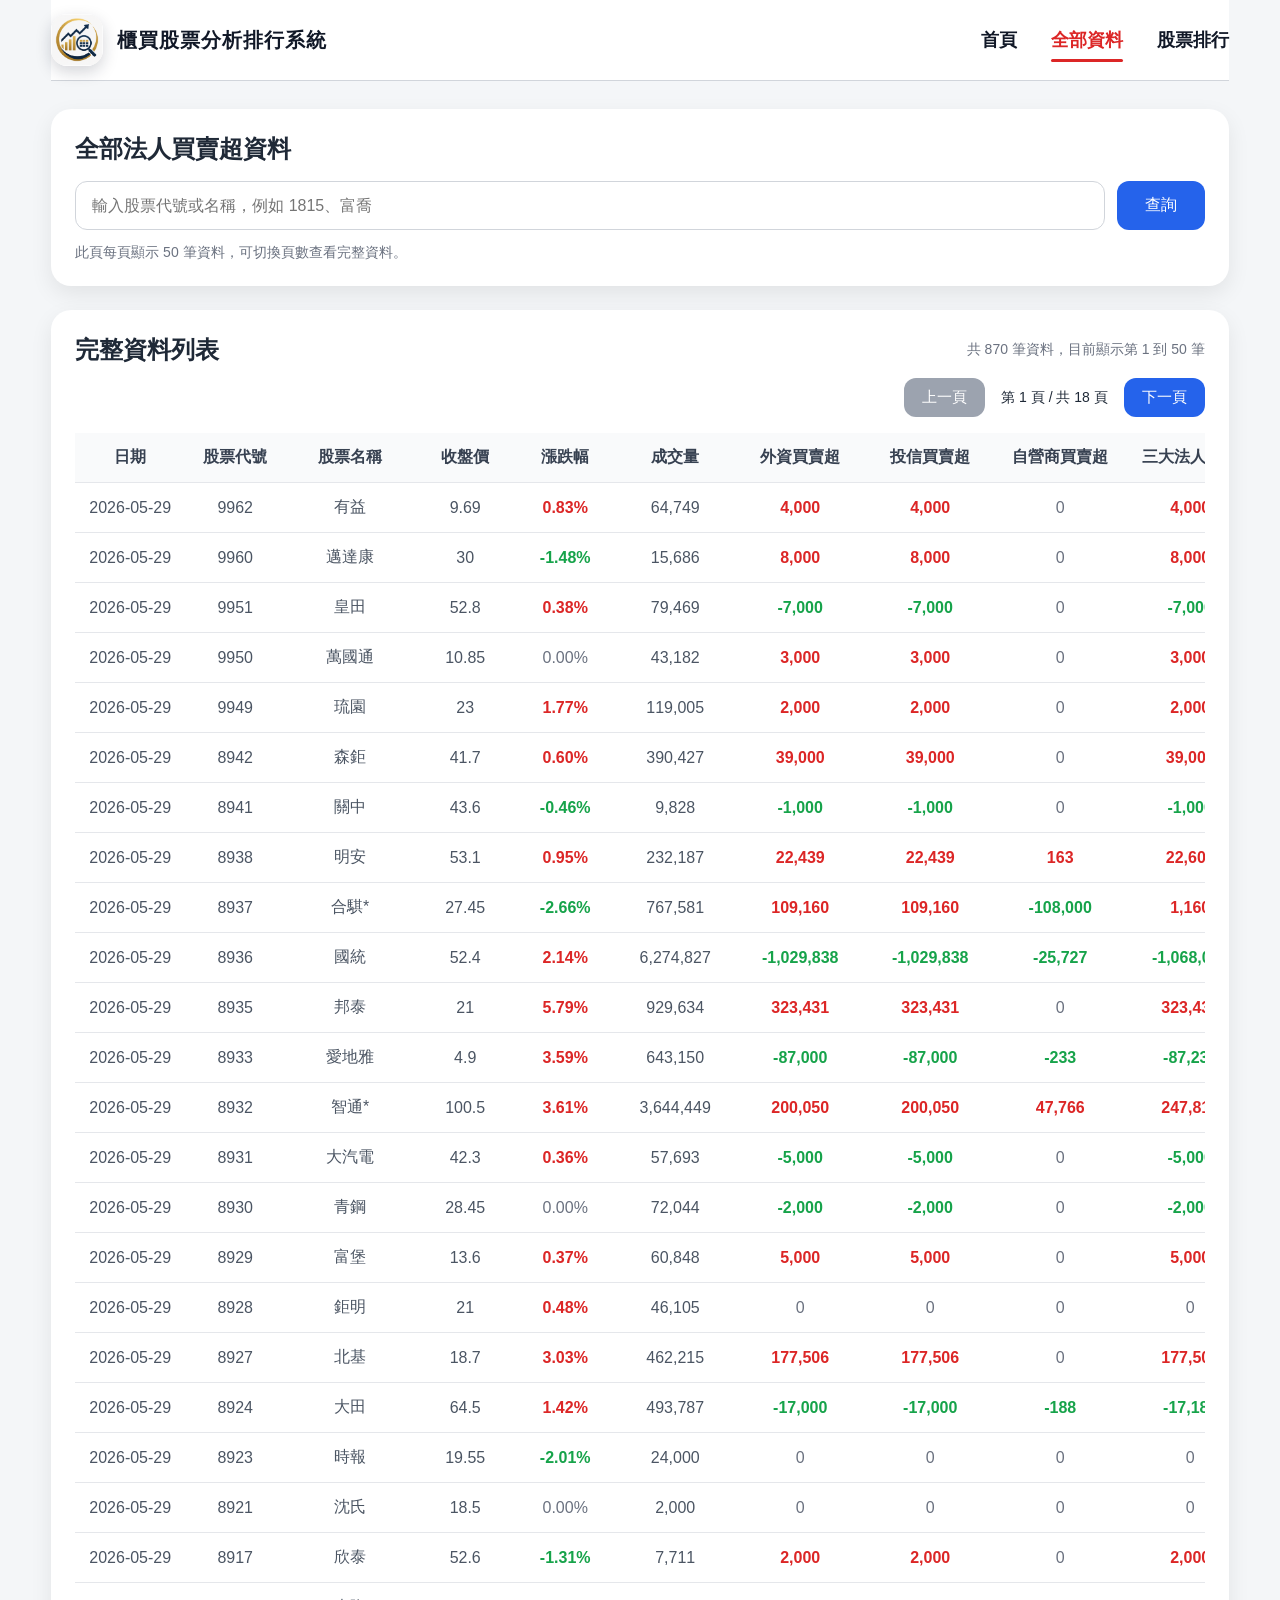
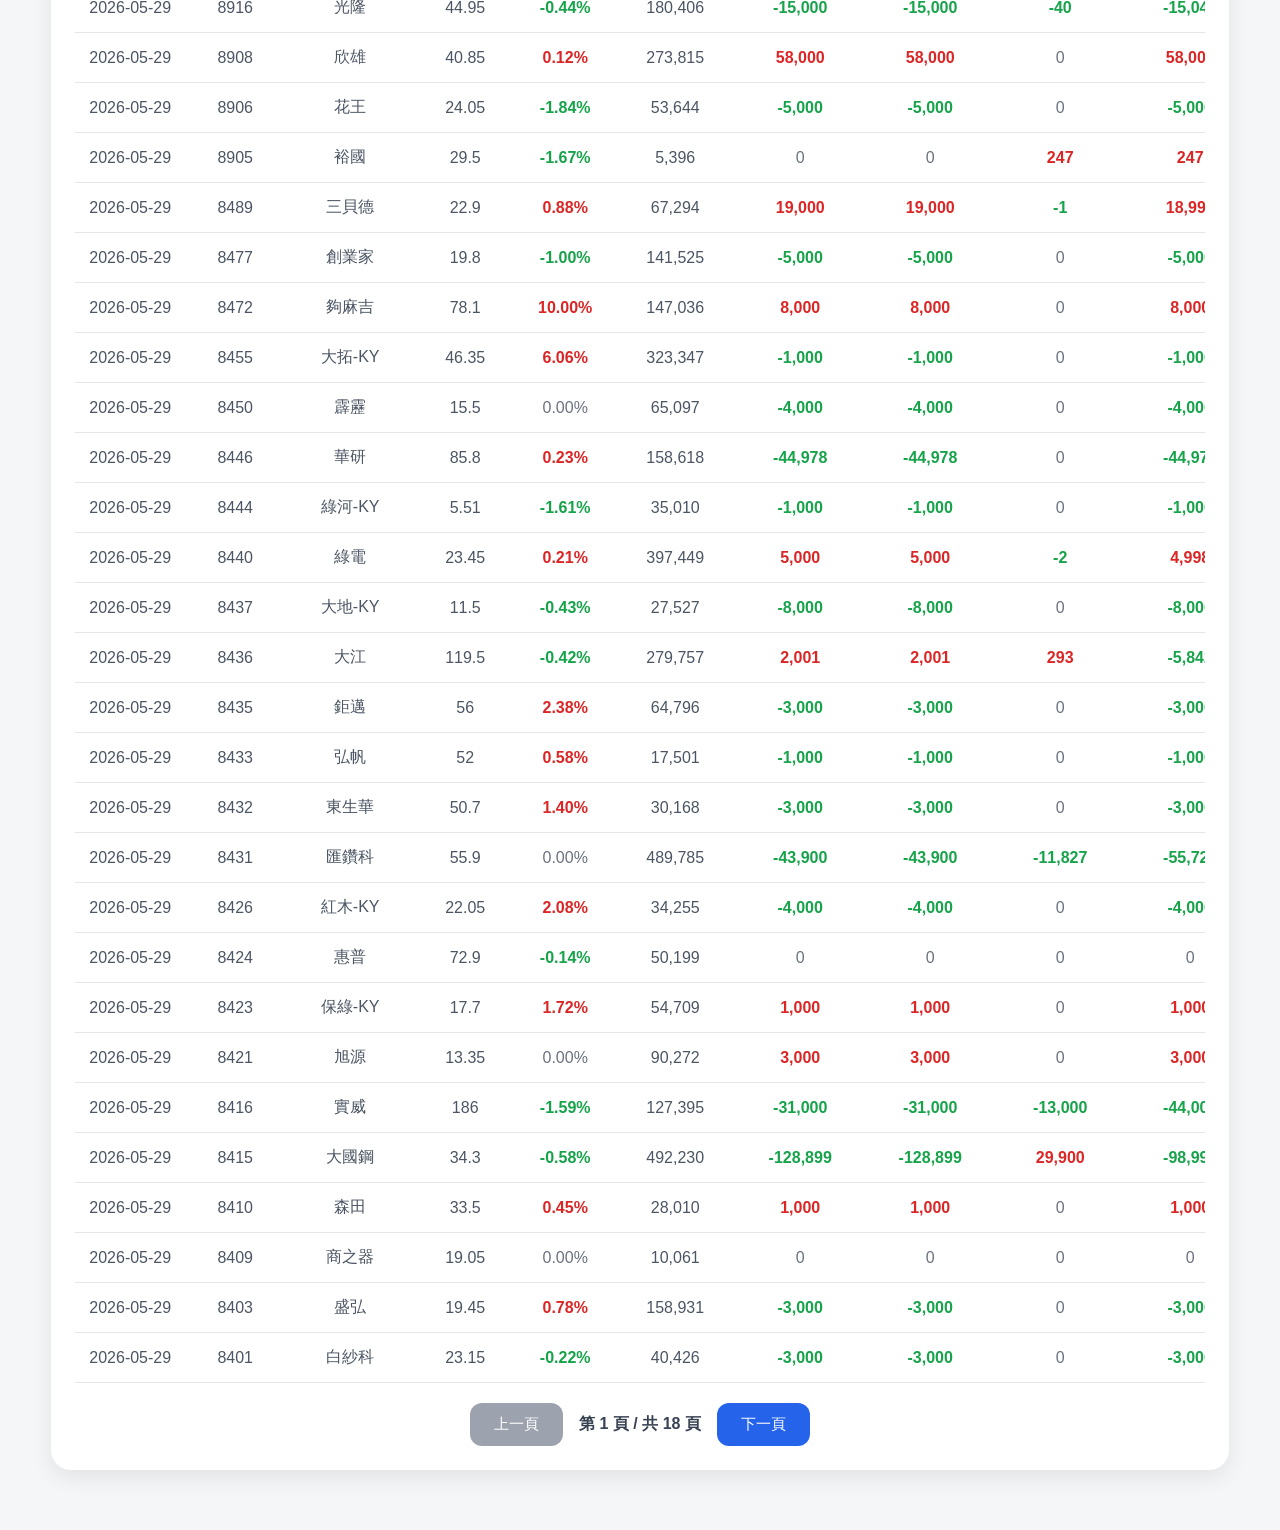
==== all.html @ f884b664 "新增股票排行榜頁面" ====
<!DOCTYPE html>
<html lang="zh-Hant">
<head>
    <meta charset="UTF-8">
    <meta name="viewport" content="width=device-width, initial-scale=1.0">
    <title>全部法人買賣超資料</title>
    <link rel="stylesheet" href="style.css">
</head>
<body>

    <div class="page">

        <header class="site-header">
            <div class="main-nav">
                <div class="brand">
                    <img class="site-logo" src="assets/logo.png" alt="櫃買市場資料查詢系統圖標">

                    <div class="brand-text">
                        <h1>櫃買股票分析排行系統</h1>
                    </div>
                </div>

                <nav class="nav-links">
                    <a href="index.html">首頁</a>
                    <a href="all.html" class="active">全部資料</a>
                    <a href="ranking.html">股票排行</a>
                        </nav>
            </div>
        </header>

        <section class="search-card">
            <h2>全部法人買賣超資料</h2>

            <div class="search-box">
                <input 
                    type="text" 
                    id="keywordInput" 
                    placeholder="輸入股票代號或名稱，例如 1815、富喬"
                >

                <button id="searchBtn" type="button">查詢</button>
            </div>

            <p class="hint">
                此頁每頁顯示 50 筆資料，可切換頁數查看完整資料。
            </p>
        </section>

        <section class="table-card">
            <div class="table-title-row">
                <h2 id="tableTitle">完整資料列表</h2>
                <p id="displayNote">資料載入中...</p>
            </div>

            <div class="pagination top-pagination">
                <button id="topPrevBtn" type="button">上一頁</button>
                <span id="topPageInfo">第 1 頁</span>
                <button id="topNextBtn" type="button">下一頁</button>
            </div>

            <div class="table-wrapper">
                <table>
                    <thead>
                        <tr>
                            <th>日期</th>
                            <th>股票代號</th>
                            <th>股票名稱</th>
                            <th>收盤價</th>
                            <th>漲跌幅</th>
                            <th>成交量</th>
                            <th>外資買賣超</th>
                            <th>投信買賣超</th>
                            <th>自營商買賣超</th>
                            <th>三大法人合計</th>
                            <th>法人/成交量</th>
                            <th>法人/發行股數</th>
                        </tr>
                    </thead>

                    <tbody id="dataTable">
                        <tr>
                            <td colspan="12">資料載入中...</td>
                        </tr>
                    </tbody>
                </table>
            </div>

            <div class="pagination">
                <button id="prevBtn" type="button">上一頁</button>
                <span id="pageInfo">第 1 頁</span>
                <button id="nextBtn" type="button">下一頁</button>
            </div>
        </section>

    </div>

    <script src="all.js"></script>
</body>
</html>
---- style.css ----
* {
    box-sizing: border-box;
}

body {
    margin: 0;
    font-family: "Microsoft JhengHei", Arial, sans-serif;
    background: #f4f6f8;
    color: #1f2937;
}

.page {
    width: min(1200px, 92%);
    margin: 0 auto;
    padding: 0 0 60px;
}

/* 頁首：仿櫃買中心風格 */
.site-header {
    background: #ffffff;
    border-bottom: 1px solid #d1d5db;
    margin-bottom: 28px;
}

/* 右上角語言列 */
.top-lang {
    display: flex;
    justify-content: flex-end;
    align-items: center;
    gap: 10px;
    height: 34px;
    font-size: 14px;
    color: #111827;
}

.top-lang a {
    color: #111827;
    text-decoration: none;
}

.top-lang a:hover {
    color: #b91c1c;
}

/* 主導覽列 */
.main-nav {
    display: flex;
    justify-content: space-between;
    align-items: center;
    min-height: 78px;
}

/* 左側品牌區 */
.site-logo {
    width: 52px;
    height: 52px;
    border-radius: 16px;
    object-fit: cover;
    box-shadow: 0 6px 16px rgba(15, 23, 42, 0.18);
    display: block;
}

.brand {
    display: flex;
    align-items: center;
    gap: 14px;
}

.brand-text h1 {
    margin: 0;
    font-size: 20px;
    letter-spacing: 1px;
    color: #111827;
}

.brand-text p {
    display: none;
}

/* 右側選單 */
.nav-links {
    display: flex;
    align-items: center;
    gap: 34px;
    padding-left: 28px;
}

.nav-links a {
    position: relative;
    color: #111827;
    text-decoration: none;
    font-size: 18px;
    font-weight: 600;
    padding: 28px 0;
}

.nav-links a:hover {
    color: #b91c1c;
}

/* 目前選中的項目 */
.nav-links a.active {
    color: #dc2626;
}

.nav-links a.active::after {
    content: "";
    position: absolute;
    left: 0;
    right: 0;
    bottom: 18px;
    height: 3px;
    background: #dc2626;
    border-radius: 999px;
}

/* 查詢區 */
.search-card {
    background: white;
    padding: 24px;
    border-radius: 20px;
    margin-bottom: 24px;
    box-shadow: 0 8px 22px rgba(0, 0, 0, 0.08);
}

.search-card h2 {
    margin-top: 0;
    margin-bottom: 16px;
}

.search-box {
    display: flex;
    gap: 12px;
}

.search-box select,
.search-box input {
    padding: 14px 16px;
    border: 1px solid #d1d5db;
    border-radius: 12px;
    font-size: 16px;
    background: white;
}

.search-box select {
    width: 180px;
}

.search-box input {
    flex: 1;
}

.search-box select:focus,
.search-box input:focus {
    outline: none;
    border-color: #2563eb;
}

.search-box button {
    padding: 14px 28px;
    border: none;
    border-radius: 12px;
    background: #2563eb;
    color: white;
    font-size: 16px;
    cursor: pointer;
}

.search-box button:hover {
    background: #1d4ed8;
}

.hint {
    color: #6b7280;
    font-size: 14px;
    margin-bottom: 0;
}

/* 統計卡片 */
.stats-grid {
    display: grid;
    grid-template-columns: repeat(4, 1fr);
    gap: 18px;
    margin-bottom: 24px;
}

.stat-card {
    background: white;
    padding: 24px;
    border-radius: 20px;
    box-shadow: 0 8px 22px rgba(0, 0, 0, 0.08);
}

.stat-card h3 {
    margin: 0 0 12px;
    color: #6b7280;
    font-size: 16px;
}

.stat-card p {
    margin: 0;
    font-size: 30px;
    font-weight: bold;
    color: #111827;
}

/* 系統說明 */
.strategy-card {
    background: white;
    padding: 24px;
    border-radius: 20px;
    margin-bottom: 24px;
    box-shadow: 0 8px 22px rgba(0, 0, 0, 0.08);
}

.strategy-card h2 {
    margin-top: 0;
}

.strategy-card p {
    line-height: 1.8;
    color: #4b5563;
}

/* 表格區 */
.table-card {
    background: white;
    padding: 24px;
    border-radius: 20px;
    box-shadow: 0 8px 22px rgba(0, 0, 0, 0.08);
}

.table-title-row {
    display: flex;
    justify-content: space-between;
    align-items: center;
    gap: 16px;
    margin-bottom: 12px;
}

.table-title-row h2 {
    margin: 0;
}

.table-title-row p {
    margin: 0;
    color: #6b7280;
    font-size: 14px;
}

.table-wrapper {
    width: 100%;
    overflow-x: auto;
}

table {
    width: 100%;
    min-width: 1250px;
    border-collapse: collapse;
    table-layout: fixed;
}

th, td {
    padding: 14px 12px;
    border-bottom: 1px solid #e5e7eb;
    text-align: center;
    white-space: nowrap;
}

th {
    background: #f9fafb;
    color: #374151;
    font-weight: 700;
}

td {
    color: #4b5563;
}

/* 漲跌顏色：台股紅漲綠跌 */
.positive {
    color: #dc2626;
    font-weight: bold;
}

.negative {
    color: #16a34a;
    font-weight: bold;
}

.neutral {
    color: #6b7280;
}

/* 手機版 */
@media (max-width: 768px) {
    .hero h1 {
        font-size: 26px;
    }

    .search-box {
        flex-direction: column;
    }

    .search-box select {
        width: 100%;
    }

    .stats-grid {
        grid-template-columns: 1fr;
    }

    .table-title-row {
        flex-direction: column;
        align-items: flex-start;
    }
    .site-header {
        padding-bottom: 12px;
    }

    .top-lang {
        justify-content: center;
    }

    .main-nav {
        flex-direction: column;
      align-items: flex-start;
       gap: 16px;
    }

    .brand {
        border-right: none;
        padding-right: 0;
       min-width: auto;
    }

    .nav-links {
       width: 100%;
        overflow-x: auto;
      gap: 24px;
       padding-left: 0;
    }

    .nav-links a {
       white-space: nowrap;
      padding: 12px 0;
    }
}
.stats-grid.five {
    grid-template-columns: repeat(5, 1fr);
}

@media (max-width: 900px) {
    .stats-grid.five {
        grid-template-columns: repeat(2, 1fr);
    }
}

@media (max-width: 600px) {
    .stats-grid.five {
        grid-template-columns: 1fr;
    }
}

.simple-header {
    justify-content: space-between;
}

.back-link {
    color: #2563eb;
    text-decoration: none;
    font-weight: 600;
    font-size: 16px;
}

.back-link:hover {
    text-decoration: underline;
}

.more-row {
    display: flex;
    justify-content: center;
    margin-top: 20px;
}

.more-row button,
.pagination button {
    padding: 12px 24px;
    border: none;
    border-radius: 12px;
    background: #2563eb;
    color: white;
    font-size: 15px;
    cursor: pointer;
}

.more-row button:hover,
.pagination button:hover {
    background: #1d4ed8;
}

.pagination {
    display: flex;
    justify-content: center;
    align-items: center;
    gap: 16px;
    margin-top: 20px;
}

.pagination button:disabled {
    background: #9ca3af;
    cursor: not-allowed;
}

#pageInfo {
    font-weight: 600;
    color: #374151;
}

.top-pagination {
    justify-content: flex-end;
    margin-top: 8px;
    margin-bottom: 16px;
}

.top-pagination button {
    padding: 10px 18px;
}

.top-pagination span {
    font-size: 14px;
}

.outside-table {
    display: flex;
    justify-content: center;
    margin-top: 18px;
    margin-bottom: 32px;
}

table th:nth-child(1),
table td:nth-child(1) {
    width: 110px;
}

table th:nth-child(2),
table td:nth-child(2) {
    width: 100px;
}

table th:nth-child(3),
table td:nth-child(3) {
    width: 130px;
}

table th:nth-child(4),
table td:nth-child(4) {
    width: 100px;
}

table th:nth-child(5),
table td:nth-child(5) {
    width: 100px;
}

table th:nth-child(6),
table td:nth-child(6) {
    width: 120px;
}

table th:nth-child(7),
table td:nth-child(7),
table th:nth-child(8),
table td:nth-child(8),
table th:nth-child(9),
table td:nth-child(9),
table th:nth-child(10),
table td:nth-child(10) {
    width: 130px;
}

table th:nth-child(11),
table td:nth-child(11),
table th:nth-child(12),
table td:nth-child(12) {
    width: 130px;
}
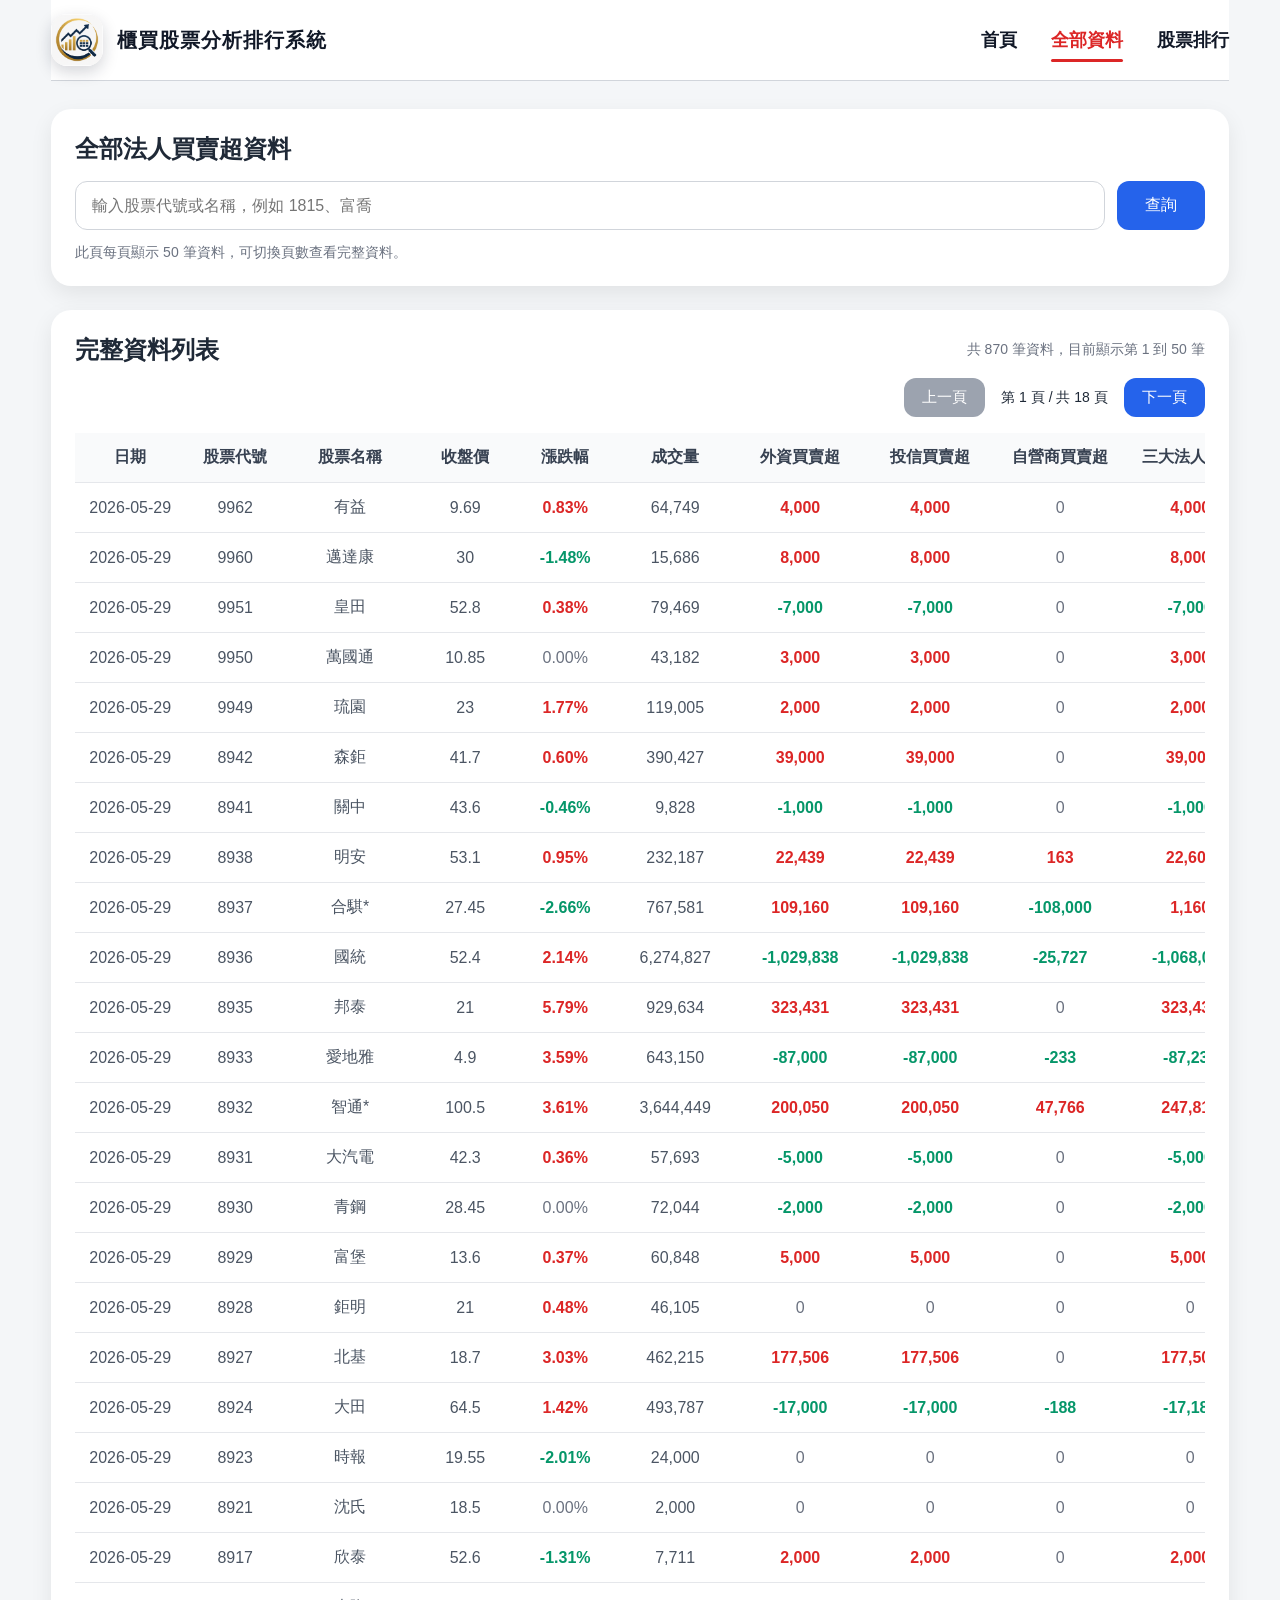
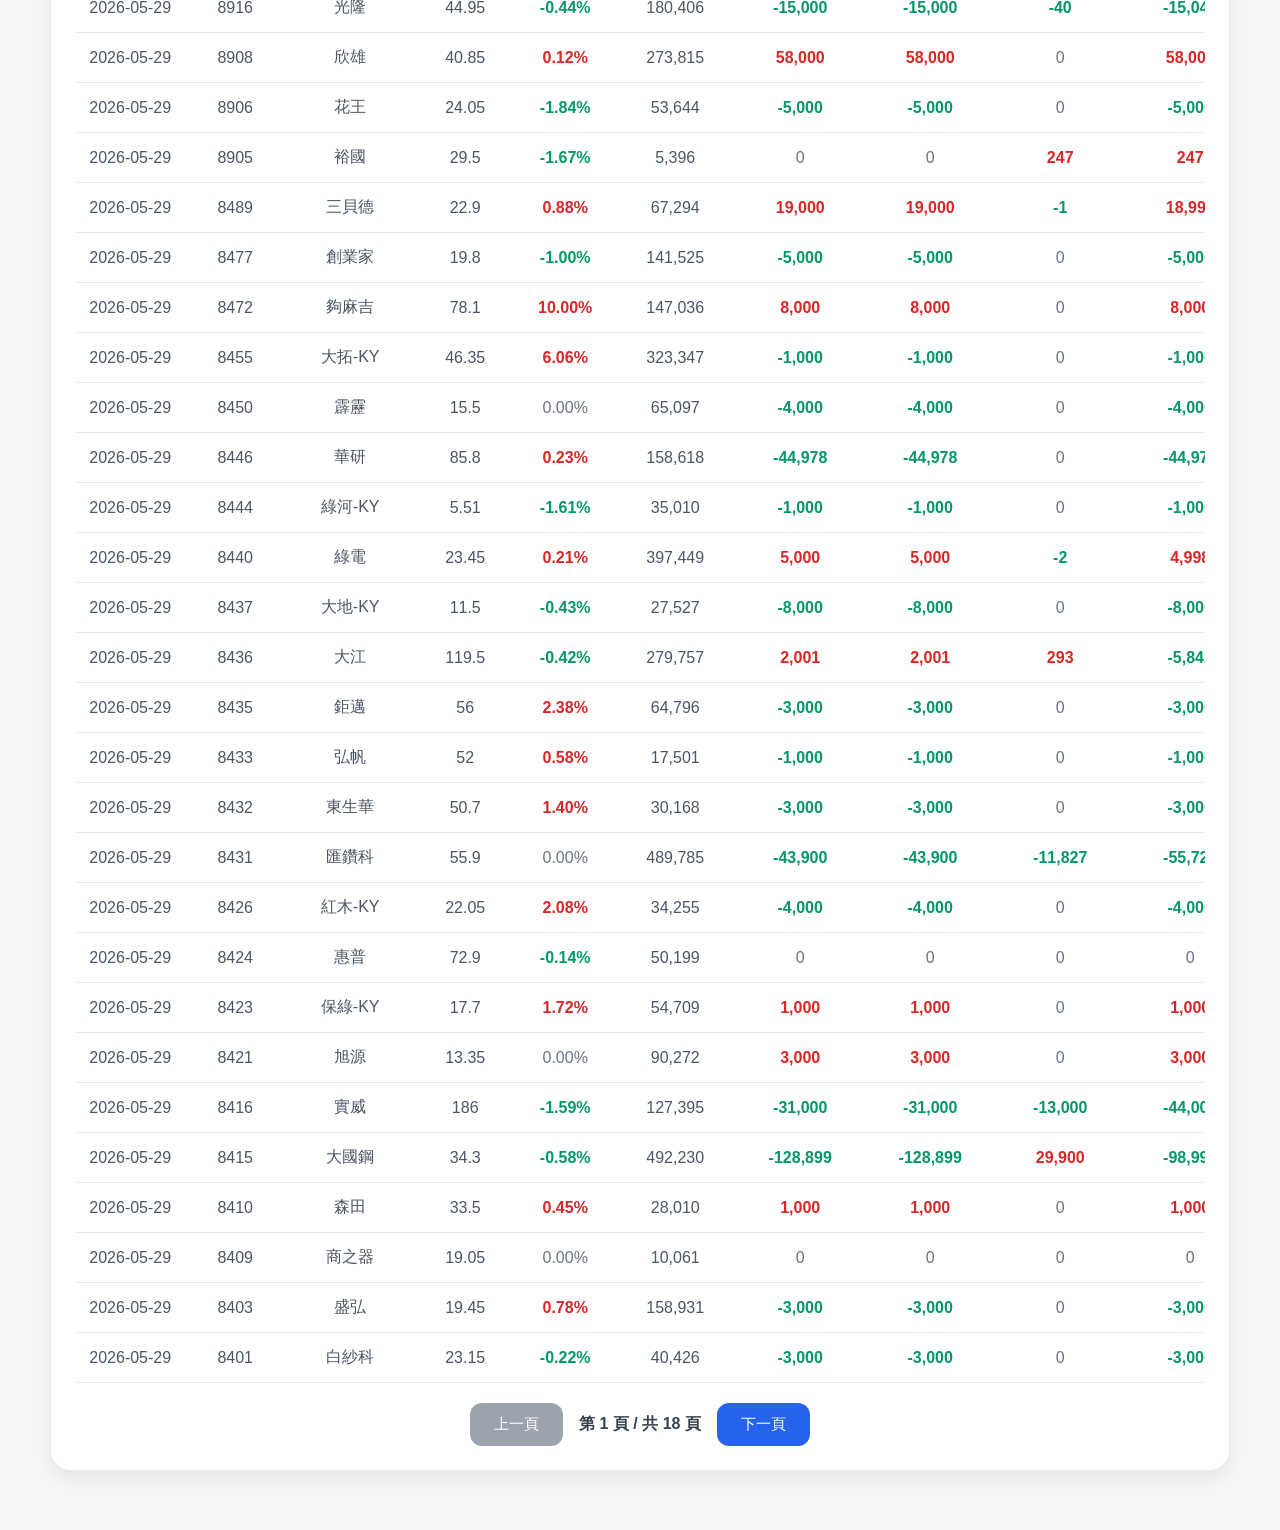
==== commit 2a522a97: "整理共用工具函式" ====
--- a/all.html
+++ b/all.html
@@ -24,7 +24,7 @@
                     <a href="index.html">首頁</a>
                     <a href="all.html" class="active">全部資料</a>
                     <a href="ranking.html">股票排行</a>
-                        </nav>
+                </nav>
             </div>
         </header>
 
@@ -94,6 +94,7 @@
 
     </div>
 
+    <script src="utils.js"></script>
     <script src="all.js"></script>
 </body>
 </html>
--- a/style.css
+++ b/style.css
@@ -485,3 +485,61 @@
 table td:nth-child(12) {
     width: 130px;
 }
+
+.stats-grid.five {
+    grid-template-columns: repeat(5, 1fr);
+}
+
+.positive {
+    color: #dc2626;
+    font-weight: 700;
+}
+
+.negative {
+    color: #059669;
+    font-weight: 700;
+}
+
+@media (max-width: 900px) {
+    .main-nav {
+        flex-direction: column;
+        align-items: flex-start;
+        gap: 16px;
+        padding: 16px 0;
+    }
+
+    .nav-links {
+        flex-wrap: wrap;
+        gap: 18px;
+        padding-left: 0;
+    }
+
+    .nav-links a {
+        padding: 8px 0;
+        font-size: 16px;
+    }
+
+    .nav-links a.active::after {
+        bottom: 0;
+    }
+
+    .stats-grid,
+    .stats-grid.five {
+        grid-template-columns: repeat(2, 1fr);
+    }
+
+    .search-box {
+        flex-direction: column;
+    }
+
+    .search-box button {
+        width: 100%;
+    }
+}
+
+@media (max-width: 600px) {
+    .stats-grid,
+    .stats-grid.five {
+        grid-template-columns: 1fr;
+    }
+}
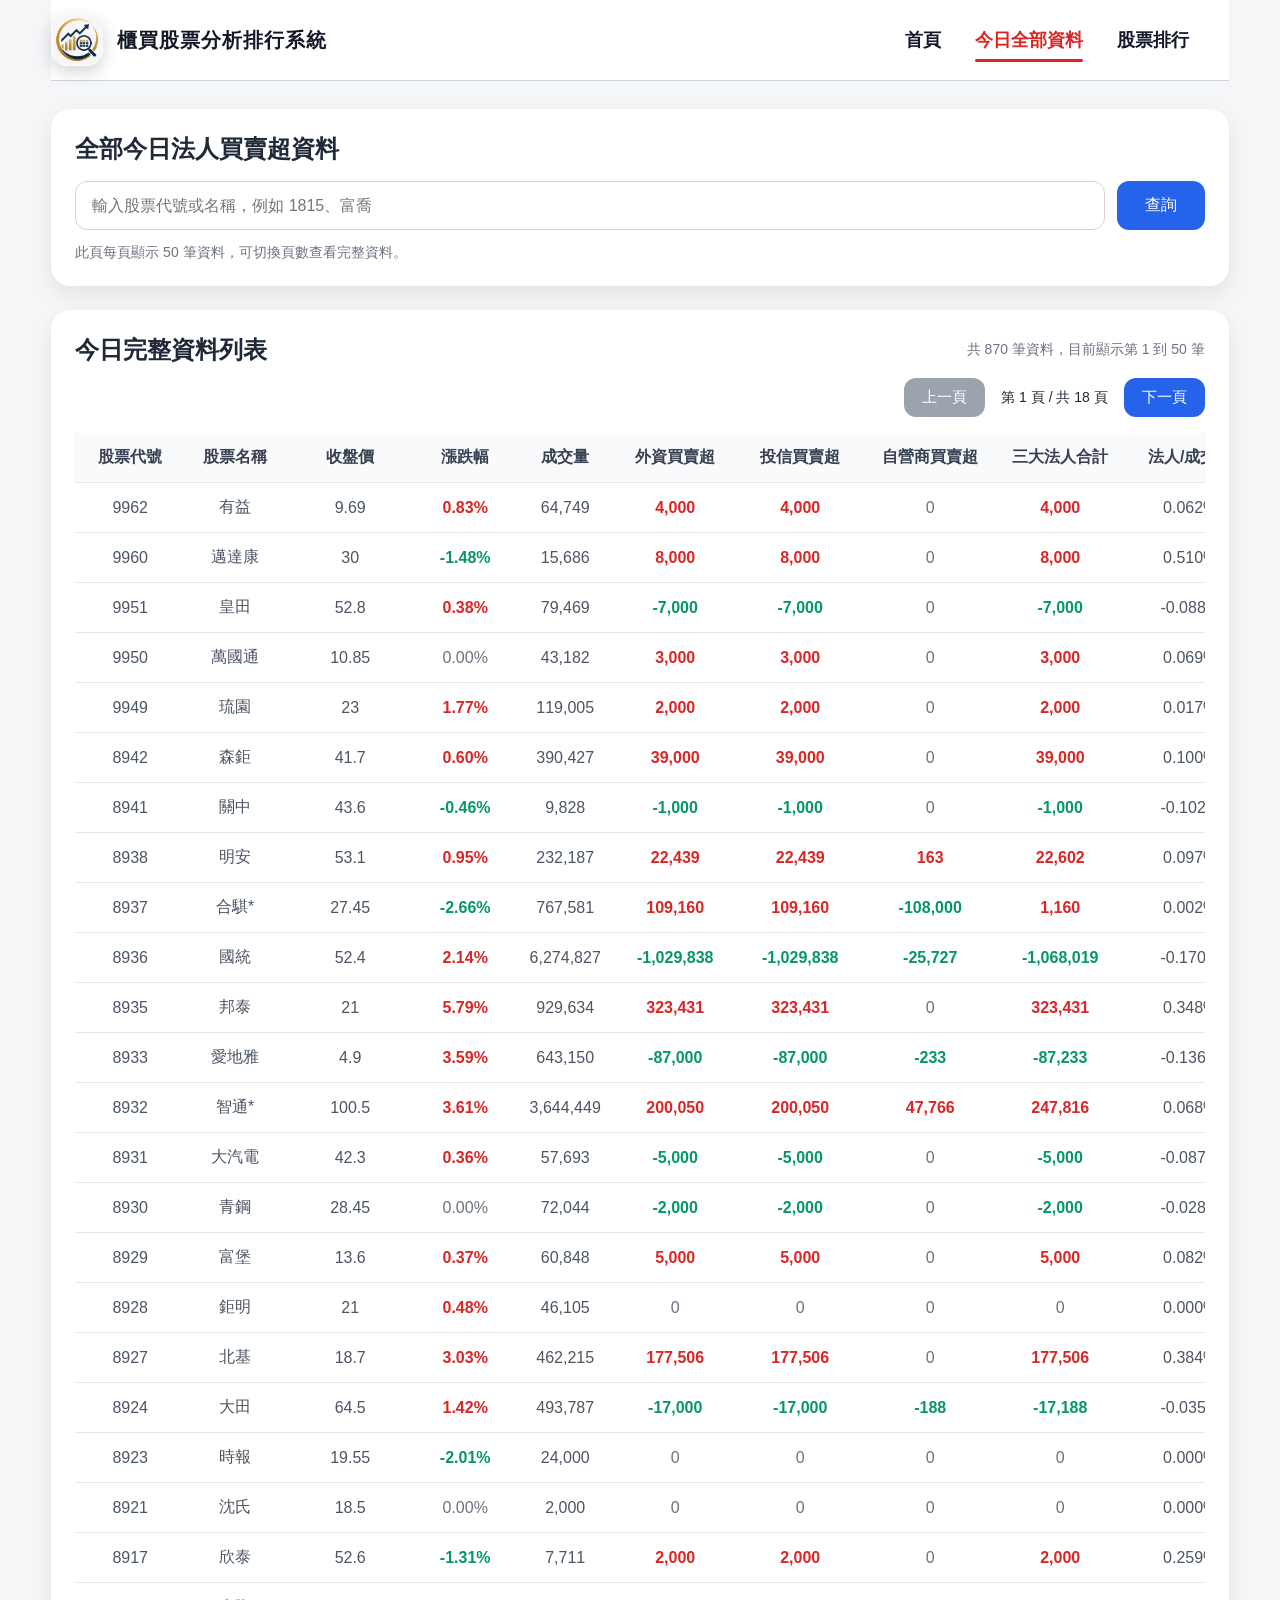
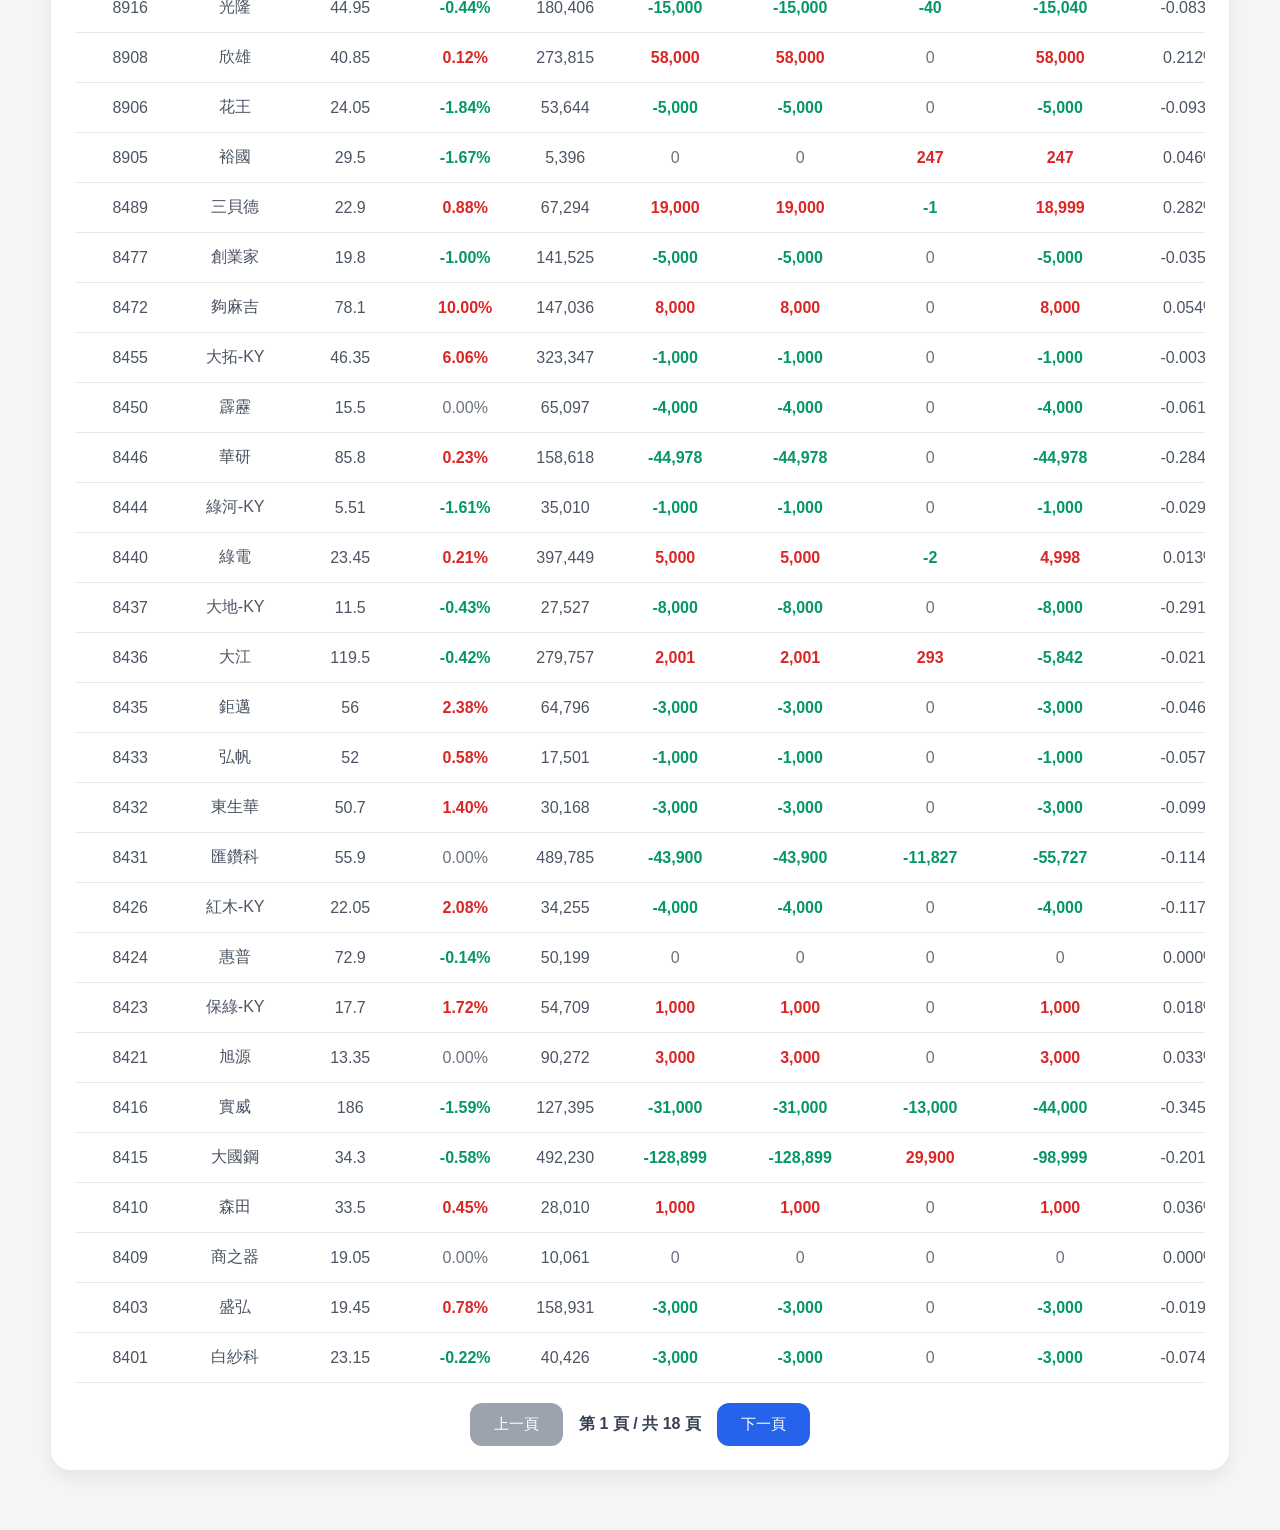
==== commit 86b1792e: "Update recent data labels and table layout" ====
--- a/all.html
+++ b/all.html
@@ -3,7 +3,7 @@
 <head>
     <meta charset="UTF-8">
     <meta name="viewport" content="width=device-width, initial-scale=1.0">
-    <title>全部法人買賣超資料</title>
+    <title>全部今日法人買賣超資料</title>
     <link rel="stylesheet" href="style.css">
 </head>
 <body>
@@ -22,14 +22,14 @@
 
                 <nav class="nav-links">
                     <a href="index.html">首頁</a>
-                    <a href="all.html" class="active">全部資料</a>
+                    <a href="all.html" class="active">今日全部資料</a>
                     <a href="ranking.html">股票排行</a>
                 </nav>
             </div>
         </header>
 
         <section class="search-card">
-            <h2>全部法人買賣超資料</h2>
+            <h2>全部今日法人買賣超資料</h2>
 
             <div class="search-box">
                 <input 
@@ -48,7 +48,7 @@
 
         <section class="table-card">
             <div class="table-title-row">
-                <h2 id="tableTitle">完整資料列表</h2>
+                <h2 id="tableTitle">今日完整資料列表</h2>
                 <p id="displayNote">資料載入中...</p>
             </div>
 
@@ -62,7 +62,6 @@
                 <table>
                     <thead>
                         <tr>
-                            <th>日期</th>
                             <th>股票代號</th>
                             <th>股票名稱</th>
                             <th>收盤價</th>
@@ -79,7 +78,7 @@
 
                     <tbody id="dataTable">
                         <tr>
-                            <td colspan="12">資料載入中...</td>
+                            <td colspan="11">資料載入中...</td>
                         </tr>
                     </tbody>
                 </table>
--- a/style.css
+++ b/style.css
@@ -45,9 +45,9 @@
 /* 主導覽列 */
 .main-nav {
     display: flex;
+    align-items: center;
     justify-content: space-between;
-    align-items: center;
-    min-height: 78px;
+    padding-right: 40px;
 }
 
 /* 左側品牌區 */
@@ -542,4 +542,26 @@
     .stats-grid.five {
         grid-template-columns: 1fr;
     }
+}
+
+.stock-link {
+    color: #2563eb;
+    font-weight: 700;
+    text-decoration: none;
+}
+
+.stock-link:hover {
+    text-decoration: underline;
+}
+
+.clickable-row {
+    cursor: pointer;
+}
+
+.clickable-row:hover {
+    background-color: #f1f5f9;
+}
+
+.table-card + .table-card {
+    margin-top: 18px;
 }
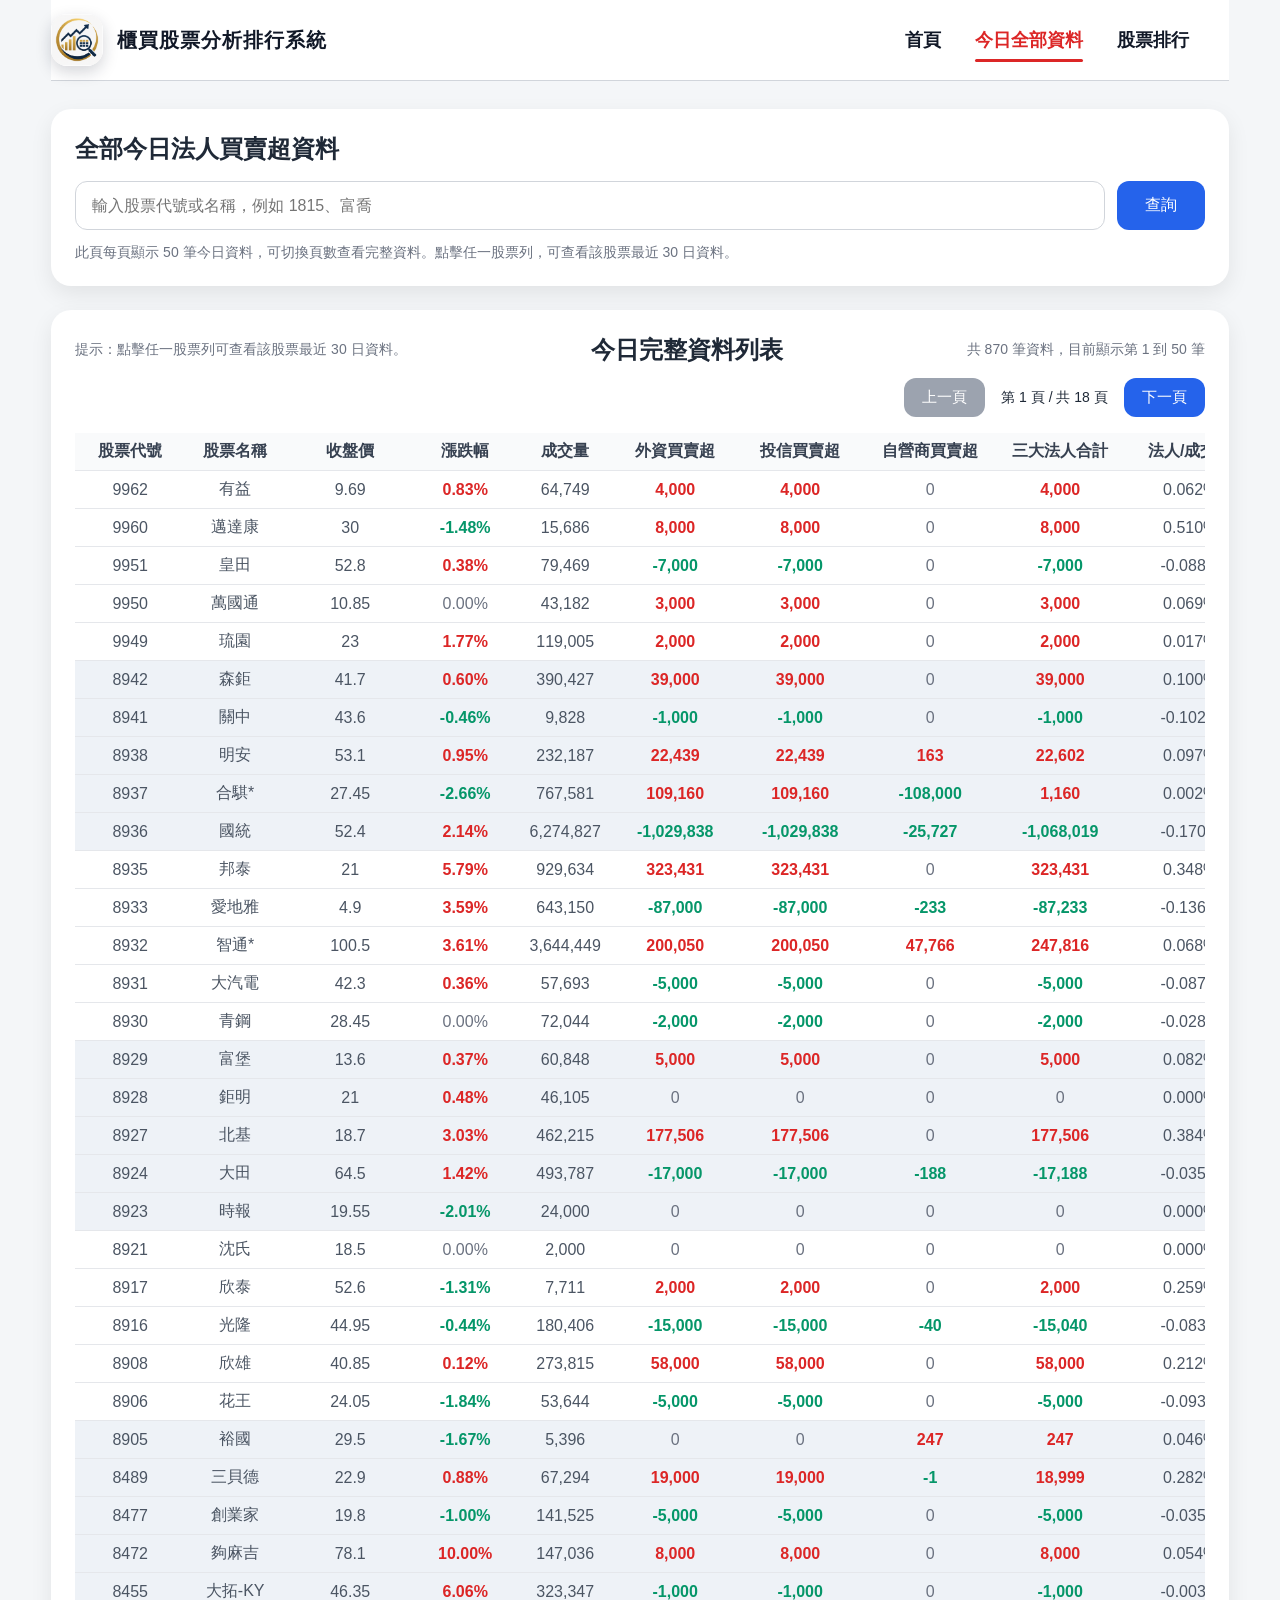
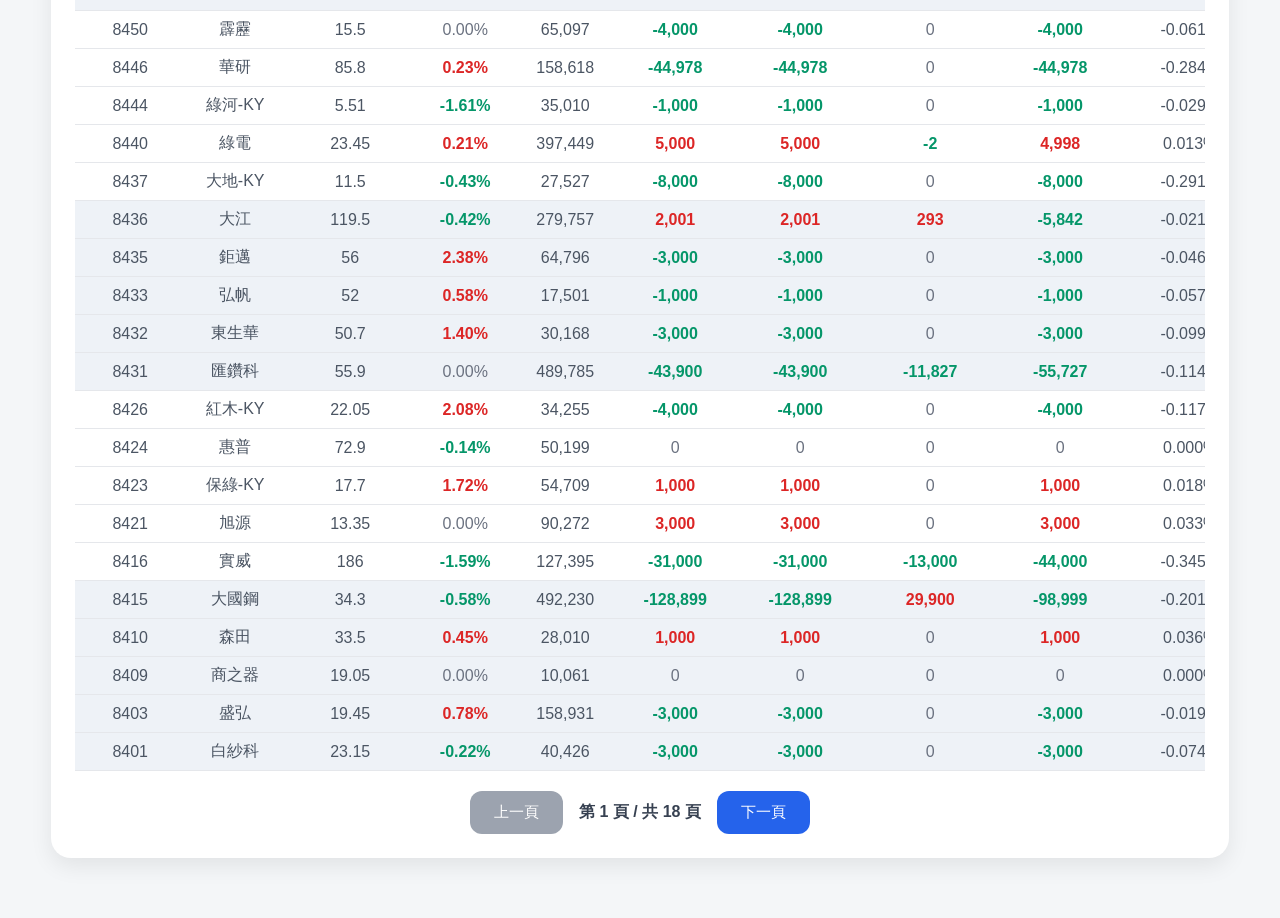
==== commit b192974f: "Update recent data labels and table layout" ====
--- a/all.html
+++ b/all.html
@@ -42,12 +42,13 @@
             </div>
 
             <p class="hint">
-                此頁每頁顯示 50 筆資料，可切換頁數查看完整資料。
+                此頁每頁顯示 50 筆今日資料，可切換頁數查看完整資料。點擊任一股票列，可查看該股票最近 30 日資料。
             </p>
         </section>
 
         <section class="table-card">
             <div class="table-title-row">
+                <p class="click-hint">提示：點擊任一股票列可查看該股票最近 30 日資料。</p>
                 <h2 id="tableTitle">今日完整資料列表</h2>
                 <p id="displayNote">資料載入中...</p>
             </div>
@@ -59,7 +60,7 @@
             </div>
 
             <div class="table-wrapper">
-                <table>
+                <table class="all-data-table">
                     <thead>
                         <tr>
                             <th>股票代號</th>
--- a/style.css
+++ b/style.css
@@ -261,7 +261,7 @@
 }
 
 th, td {
-    padding: 14px 12px;
+    padding: 8px 10px;
     border-bottom: 1px solid #e5e7eb;
     text-align: center;
     white-space: nowrap;
@@ -558,10 +558,107 @@
     cursor: pointer;
 }
 
-.clickable-row:hover {
-    background-color: #f1f5f9;
+.clickable-row {
+    cursor: pointer;
 }
 
 .table-card + .table-card {
     margin-top: 18px;
+}
+
+.score-formula-card {
+    margin: 0 0 18px 0;
+    padding: 14px 18px;
+    border-radius: 14px;
+    background: #f8fafc;
+    border: 1px solid #e2e8f0;
+    color: #334155;
+    font-size: 15px;
+    line-height: 1.7;
+}
+
+.score-cell {
+    background: #fff7ed;
+    color: #c2410c;
+    font-weight: 800;
+}
+
+.clickable-row:hover .score-cell {
+    background: #ffedd5;
+}
+
+/* ==============================
+   每 5 列分組底色：今日全部資料、排行榜
+   ============================== */
+
+/* 第 1~5、11~15、21~25... 列：白色 */
+.all-data-table tbody tr:nth-child(10n + 1) td,
+.all-data-table tbody tr:nth-child(10n + 2) td,
+.all-data-table tbody tr:nth-child(10n + 3) td,
+.all-data-table tbody tr:nth-child(10n + 4) td,
+.all-data-table tbody tr:nth-child(10n + 5) td,
+.ranking-table tbody tr:nth-child(10n + 1) td,
+.ranking-table tbody tr:nth-child(10n + 2) td,
+.ranking-table tbody tr:nth-child(10n + 3) td,
+.ranking-table tbody tr:nth-child(10n + 4) td,
+.ranking-table tbody tr:nth-child(10n + 5) td {
+    background-color: #ffffff;
+}
+
+/* 第 6~10、16~20、26~30... 列：淺灰色 */
+.all-data-table tbody tr:nth-child(10n + 6) td,
+.all-data-table tbody tr:nth-child(10n + 7) td,
+.all-data-table tbody tr:nth-child(10n + 8) td,
+.all-data-table tbody tr:nth-child(10n + 9) td,
+.all-data-table tbody tr:nth-child(10n + 10) td,
+.ranking-table tbody tr:nth-child(10n + 6) td,
+.ranking-table tbody tr:nth-child(10n + 7) td,
+.ranking-table tbody tr:nth-child(10n + 8) td,
+.ranking-table tbody tr:nth-child(10n + 9) td,
+.ranking-table tbody tr:nth-child(10n + 10) td {
+    background-color: #eef2f7;
+}
+
+/* 滑鼠移到可點擊列時，稍微加深 */
+.all-data-table tbody tr.clickable-row:hover td,
+.ranking-table tbody tr.clickable-row:hover td {
+    background-color: #dbe3ee;
+}
+
+/* ==============================
+   排行榜總分欄：每 5 列用不同深淺
+   ============================== */
+
+/* 第 1~5、11~15、21~25... 列：原色 */
+.ranking-table tbody tr:nth-child(10n + 1) td.score-cell,
+.ranking-table tbody tr:nth-child(10n + 2) td.score-cell,
+.ranking-table tbody tr:nth-child(10n + 3) td.score-cell,
+.ranking-table tbody tr:nth-child(10n + 4) td.score-cell,
+.ranking-table tbody tr:nth-child(10n + 5) td.score-cell {
+    background-color: #eff6ff;
+    color: #1d4ed8;
+    font-weight: 800;
+}
+
+/* 第 6~10、16~20、26~30... 列：比原色深一點 */
+.ranking-table tbody tr:nth-child(10n + 6) td.score-cell,
+.ranking-table tbody tr:nth-child(10n + 7) td.score-cell,
+.ranking-table tbody tr:nth-child(10n + 8) td.score-cell,
+.ranking-table tbody tr:nth-child(10n + 9) td.score-cell,
+.ranking-table tbody tr:nth-child(10n + 10) td.score-cell {
+    background-color: #dbeafe;
+    color: #1e40af;
+    font-weight: 800;
+}
+
+/* 滑鼠移到列時，總分欄再稍微加深 */
+.ranking-table tbody tr.clickable-row:hover td.score-cell {
+    background-color: #bfdbfe;
+    color: #1e3a8a;
+}
+
+.click-hint {
+    margin: 0 0 12px 0;
+    font-size: 14px;
+    color: #64748b;
 }
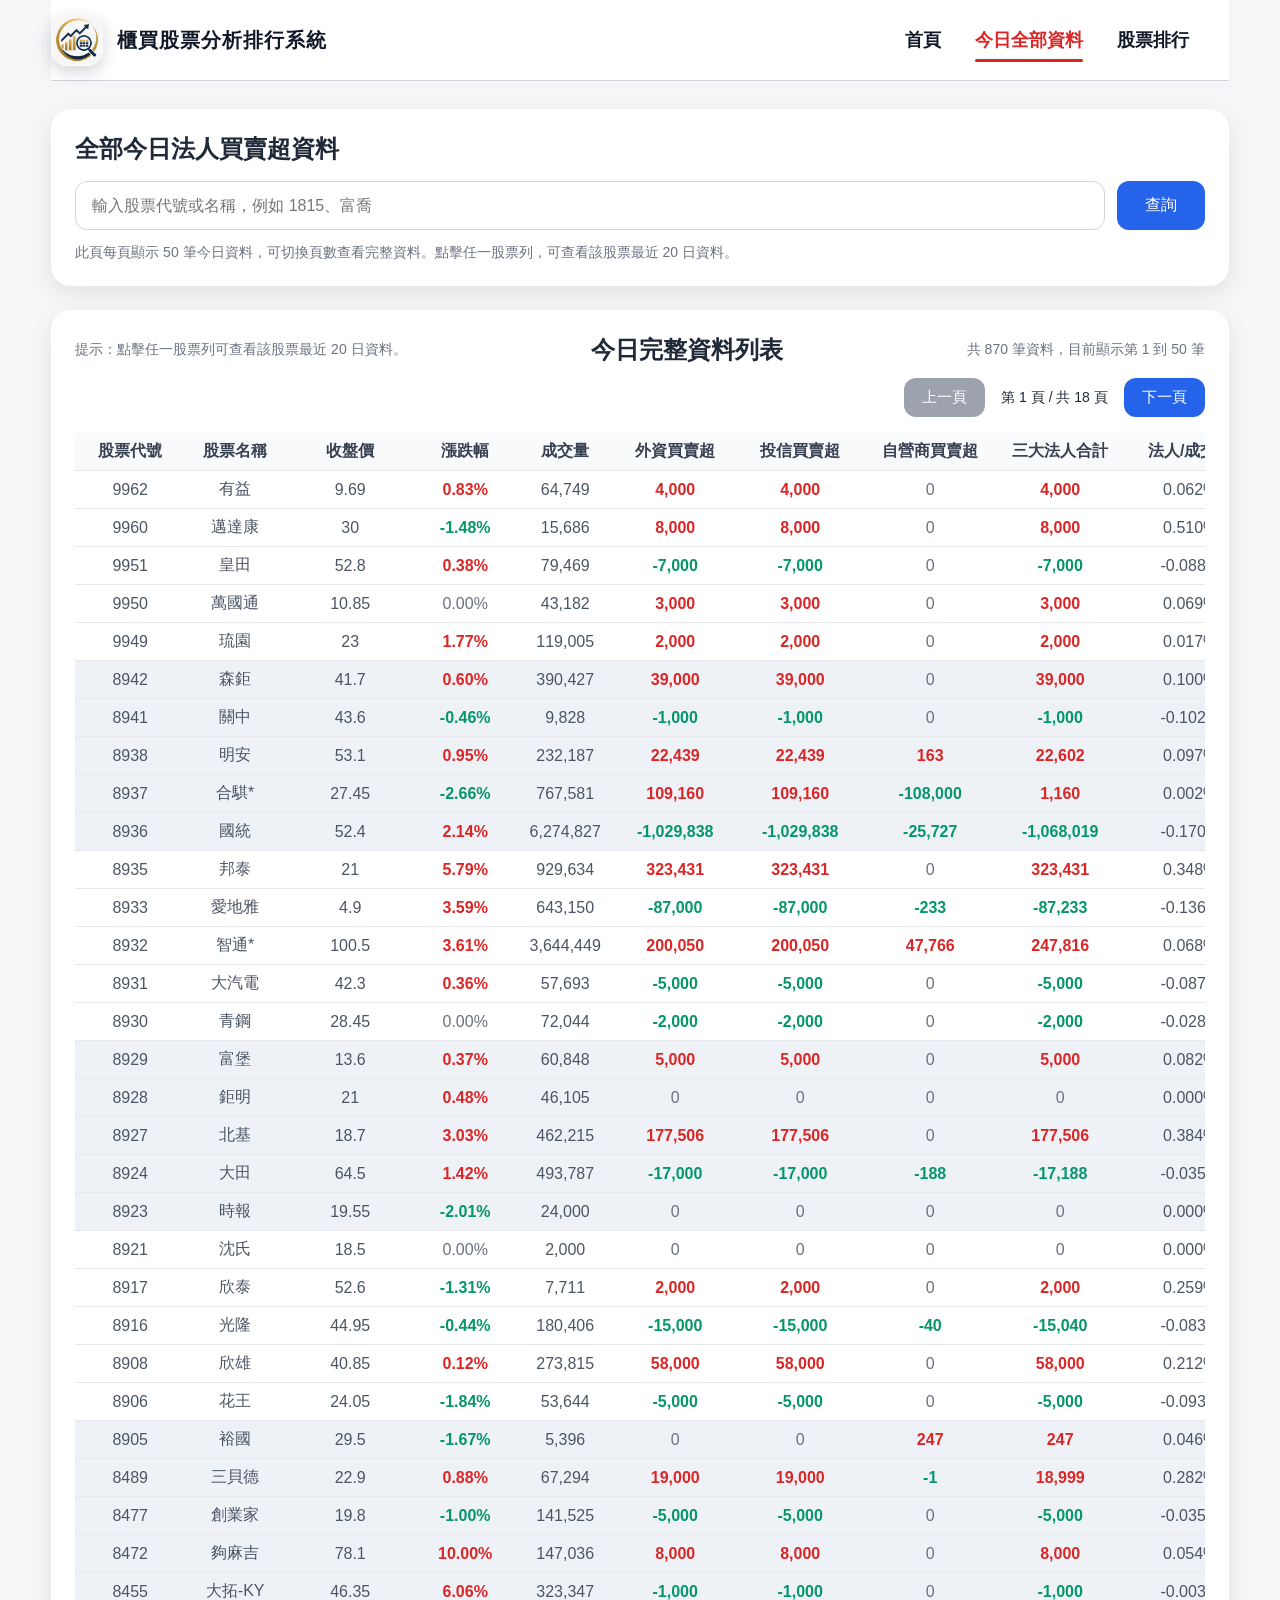
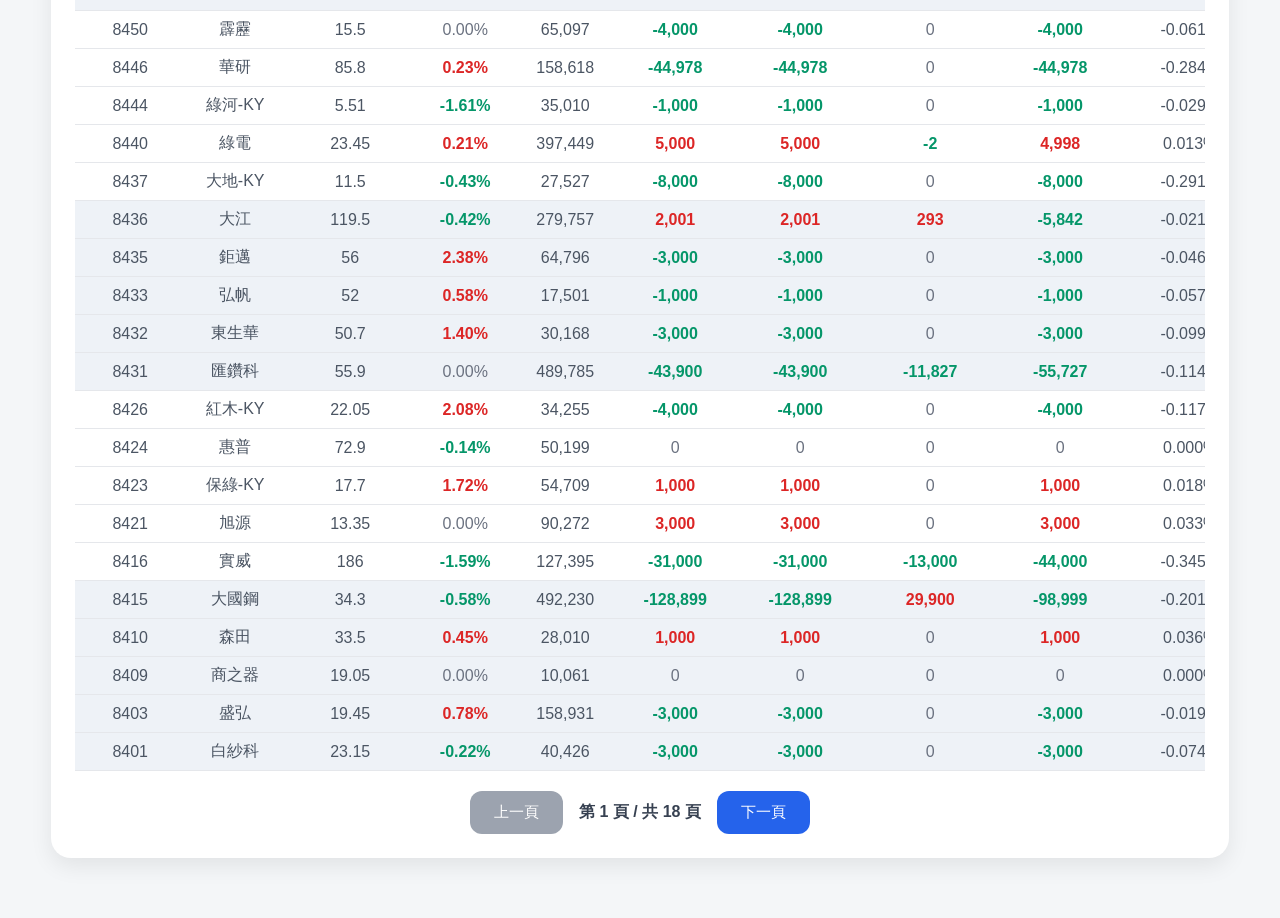
==== commit f6af5f21: "Backfill stock data and update ranking" ====
--- a/all.html
+++ b/all.html
@@ -42,13 +42,13 @@
             </div>
 
             <p class="hint">
-                此頁每頁顯示 50 筆今日資料，可切換頁數查看完整資料。點擊任一股票列，可查看該股票最近 30 日資料。
+                此頁每頁顯示 50 筆今日資料，可切換頁數查看完整資料。點擊任一股票列，可查看該股票最近 20 日資料。
             </p>
         </section>
 
         <section class="table-card">
             <div class="table-title-row">
-                <p class="click-hint">提示：點擊任一股票列可查看該股票最近 30 日資料。</p>
+                <p class="click-hint">提示：點擊任一股票列可查看該股票最近 20 日資料。</p>
                 <h2 id="tableTitle">今日完整資料列表</h2>
                 <p id="displayNote">資料載入中...</p>
             </div>
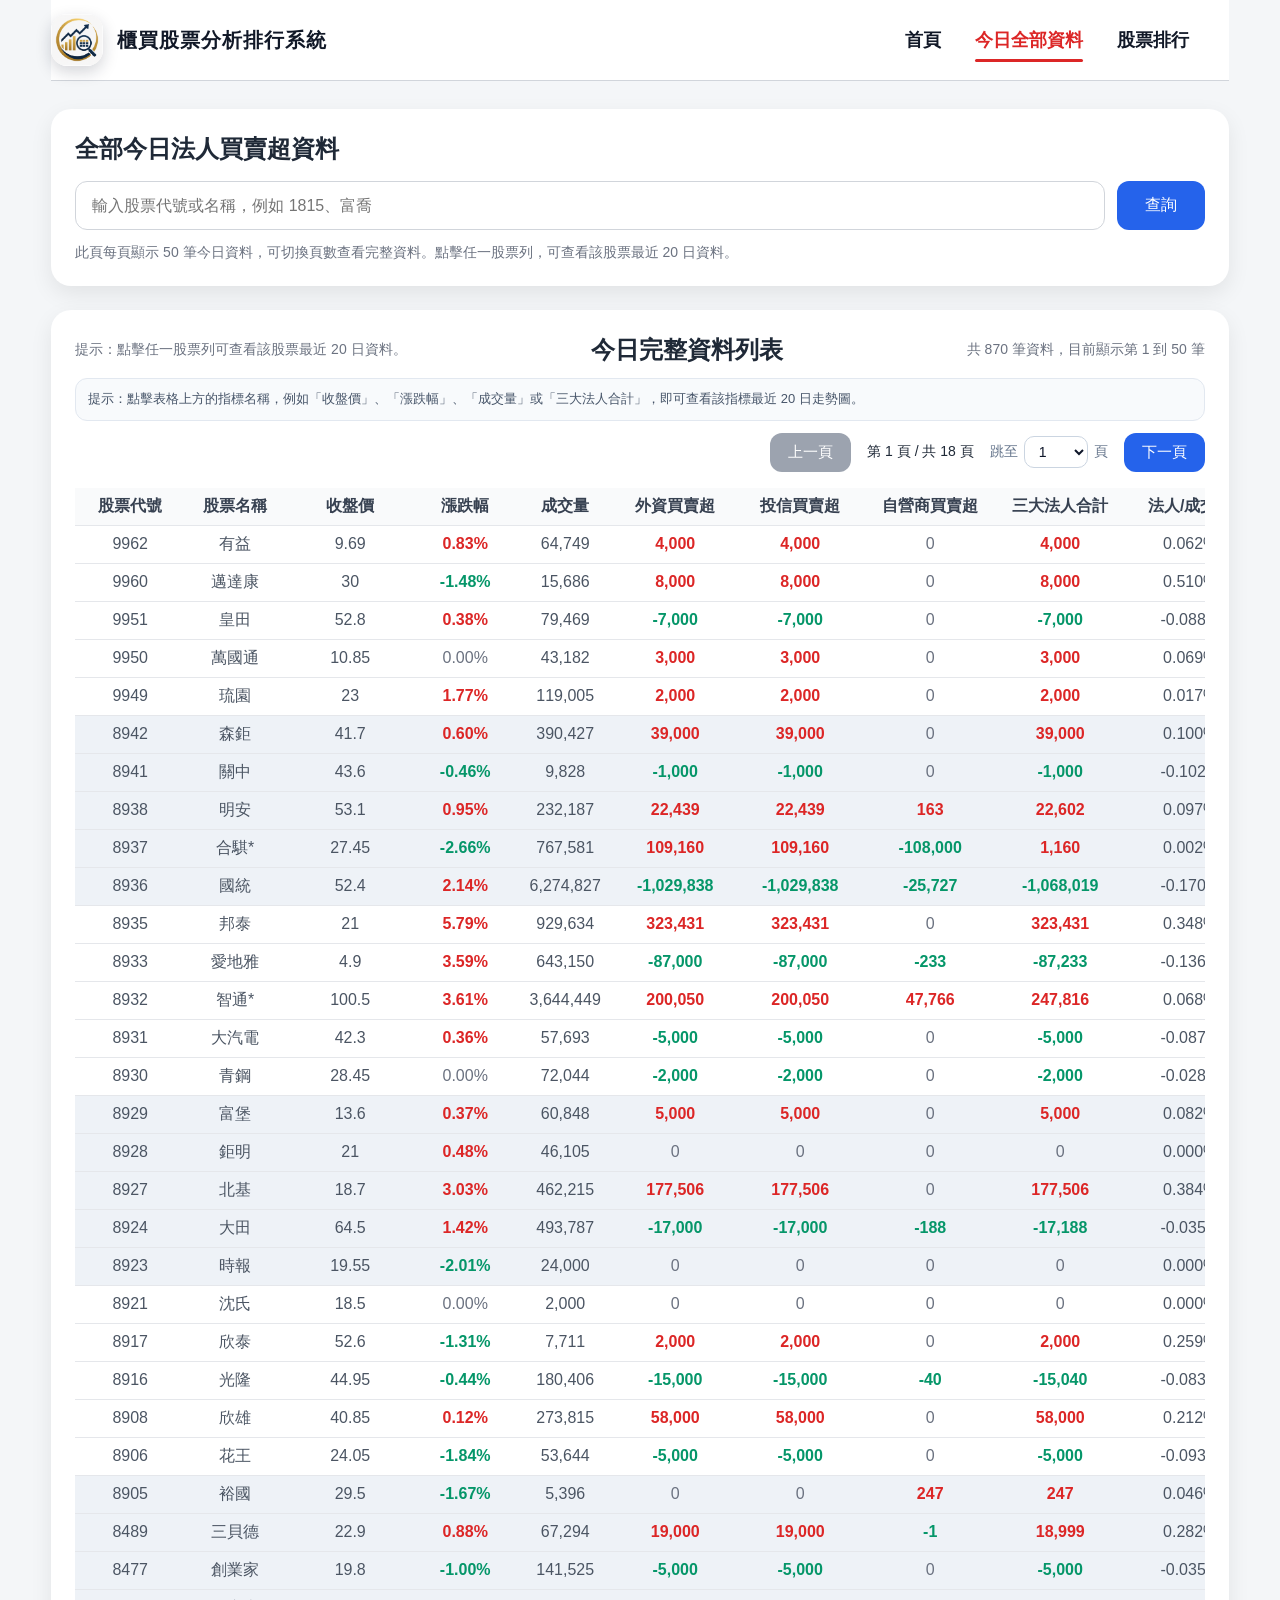
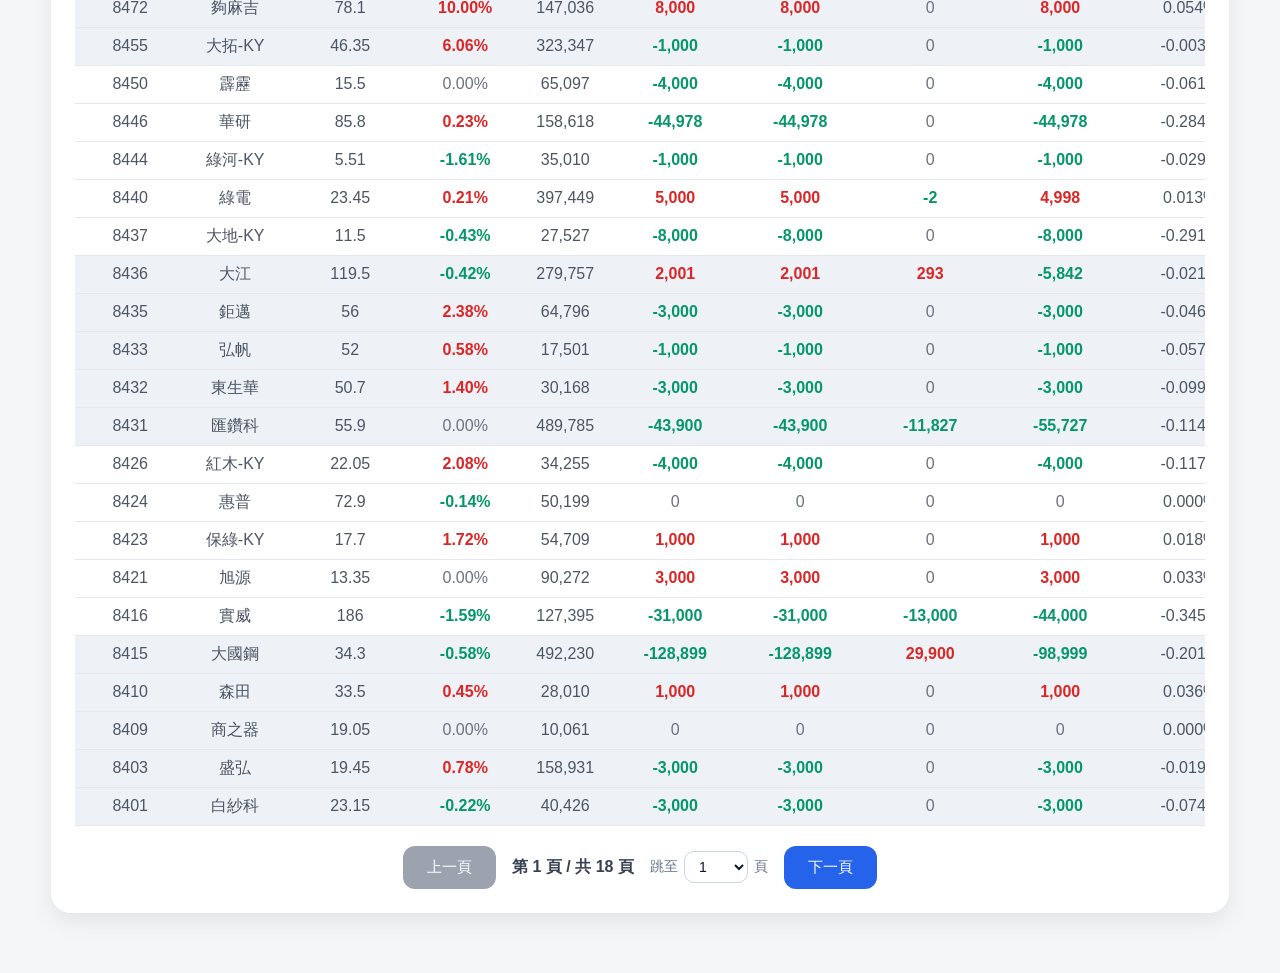
==== commit 0a767010: "Add stock metric line charts" ====
--- a/all.html
+++ b/all.html
@@ -53,9 +53,21 @@
                 <p id="displayNote">資料載入中...</p>
             </div>
 
+            <p class="metric-click-hint">
+                提示：點擊表格上方的指標名稱，例如「收盤價」、「漲跌幅」、「成交量」或「三大法人合計」，即可查看該指標最近 20 日走勢圖。
+            </p>
+
+
             <div class="pagination top-pagination">
                 <button id="topPrevBtn" type="button">上一頁</button>
                 <span id="topPageInfo">第 1 頁</span>
+
+                <label class="page-jump-label">
+                    跳至
+                    <select id="topPageSelect"></select>
+                    頁
+                </label>
+
                 <button id="topNextBtn" type="button">下一頁</button>
             </div>
 
@@ -88,6 +100,13 @@
             <div class="pagination">
                 <button id="prevBtn" type="button">上一頁</button>
                 <span id="pageInfo">第 1 頁</span>
+
+                <label class="page-jump-label">
+                    跳至
+                    <select id="pageSelect"></select>
+                    頁
+                </label>
+
                 <button id="nextBtn" type="button">下一頁</button>
             </div>
         </section>
--- a/style.css
+++ b/style.css
@@ -661,4 +661,191 @@
     margin: 0 0 12px 0;
     font-size: 14px;
     color: #64748b;
+}
+
+.score-detail-toggle {
+    margin: 8px 0 14px 0;
+}
+
+.score-detail-toggle button {
+    border: none;
+    background: transparent;
+    color: #2563eb;
+    font-size: 13px;
+    font-weight: 700;
+    cursor: pointer;
+    padding: 0;
+}
+
+.score-detail-toggle button:hover {
+    text-decoration: underline;
+}
+
+.score-detail-panel {
+    margin: 0 0 18px 0;
+    padding: 18px 20px;
+    border-radius: 16px;
+    background: #f8fafc;
+    border: 1px solid #e2e8f0;
+    color: #334155;
+    line-height: 1.75;
+    font-size: 14px;
+}
+
+.score-detail-panel h3 {
+    margin: 0 0 12px 0;
+    font-size: 18px;
+    color: #0f172a;
+}
+
+.score-detail-panel h4 {
+    margin: 18px 0 8px 0;
+    font-size: 15px;
+    color: #1e3a8a;
+}
+
+.score-detail-panel p {
+    margin: 0 0 10px 0;
+}
+
+.score-detail-panel ul {
+    margin: 6px 0 0 20px;
+    padding: 0;
+}
+
+.score-detail-panel li {
+    margin-bottom: 6px;
+}
+
+.hidden {
+    display: none;
+}
+
+.page-jump-label {
+    display: inline-flex;
+    align-items: center;
+    gap: 6px;
+    color: #64748b;
+    font-size: 14px;
+}
+
+.page-jump-label select {
+    min-width: 64px;
+    padding: 6px 10px;
+    border: 1px solid #cbd5e1;
+    border-radius: 10px;
+    background: #ffffff;
+    color: #0f172a;
+    font-size: 14px;
+    cursor: pointer;
+}
+
+.stock-summary-card {
+    display: flex;
+    align-items: center;
+    justify-content: space-between;
+    gap: 24px;
+}
+
+.stock-summary-left {
+    flex: 1;
+    min-width: 0;
+}
+
+.stock-score-box {
+    min-width: 260px;
+    padding: 16px 20px;
+    border-radius: 18px;
+    background: #eff6ff;
+    border: 1px solid #bfdbfe;
+    text-align: right;
+}
+
+.score-box-title {
+    font-size: 13px;
+    font-weight: 700;
+    color: #475569;
+    margin-bottom: 6px;
+}
+
+.score-box-main {
+    font-size: 32px;
+    line-height: 1.1;
+    font-weight: 900;
+    color: #1d4ed8;
+}
+
+.score-box-main span {
+    font-size: 16px;
+    font-weight: 700;
+    margin-left: 2px;
+}
+
+.score-box-sub {
+    font-size: 13px;
+    color: #64748b;
+}
+
+.score-box-detail {
+    display: grid;
+    grid-template-columns: repeat(2, auto);
+    justify-content: end;
+    gap: 4px 12px;
+    margin-top: 10px;
+    font-size: 13px;
+    color: #334155;
+}
+
+@media (max-width: 800px) {
+    .stock-summary-card {
+        flex-direction: column;
+        align-items: stretch;
+    }
+
+    .stock-score-box {
+        min-width: 0;
+        text-align: left;
+    }
+
+    .score-box-detail {
+        justify-content: start;
+    }
+}
+
+.metric-header-btn {
+    border: none;
+    background: transparent;
+    color: #1d4ed8;
+    font: inherit;
+    font-weight: 800;
+    cursor: pointer;
+    padding: 0;
+}
+
+.metric-header-btn:hover {
+    color: #1e40af;
+    text-decoration: underline;
+}
+
+.chart-wrapper {
+    height: 460px;
+    padding: 12px;
+}
+
+.metric-click-hint {
+    margin: 0 0 12px 0;
+    font-size: 13px;
+    color: #64748b;
+    line-height: 1.6;
+}
+
+.metric-click-hint {
+    margin: 0 0 12px 0;
+    padding: 10px 12px;
+    border-radius: 12px;
+    background: #f8fafc;
+    border: 1px solid #e2e8f0;
+    font-size: 13px;
+    color: #475569;
+    line-height: 1.6;
 }
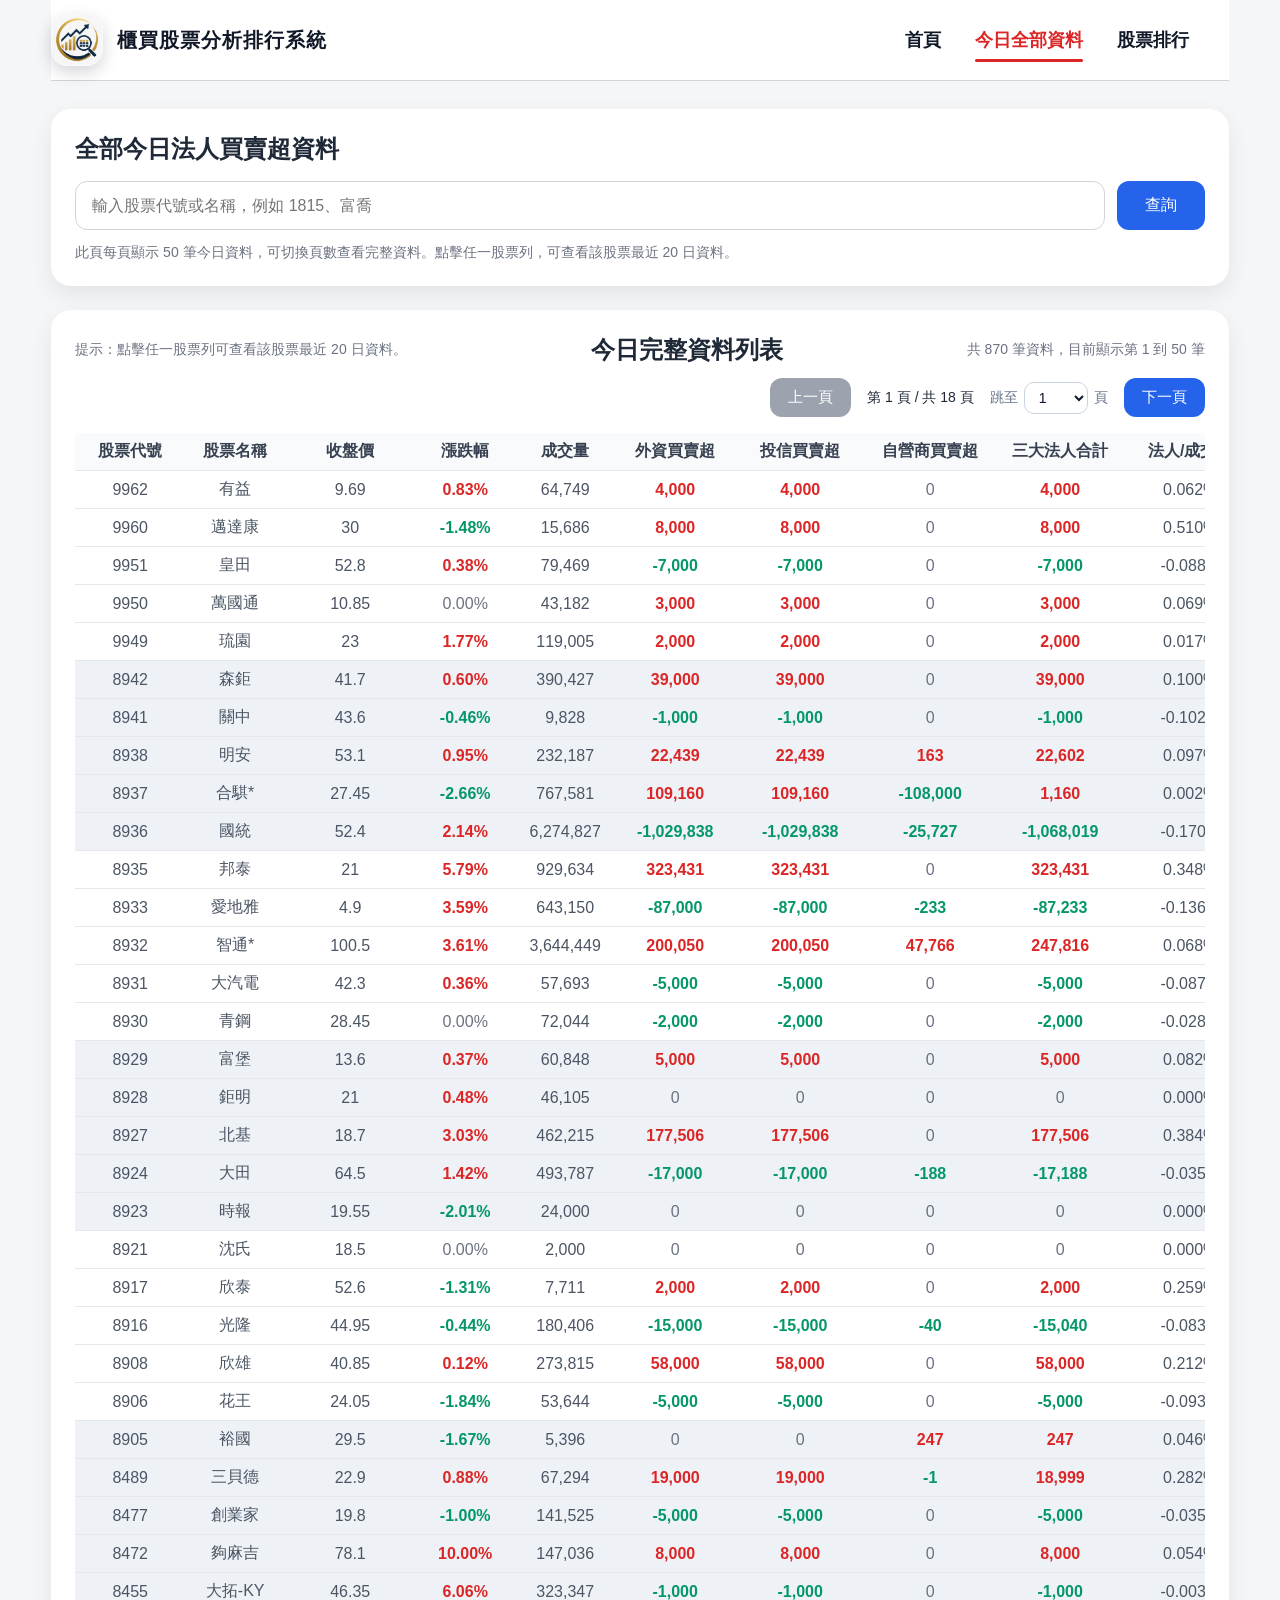
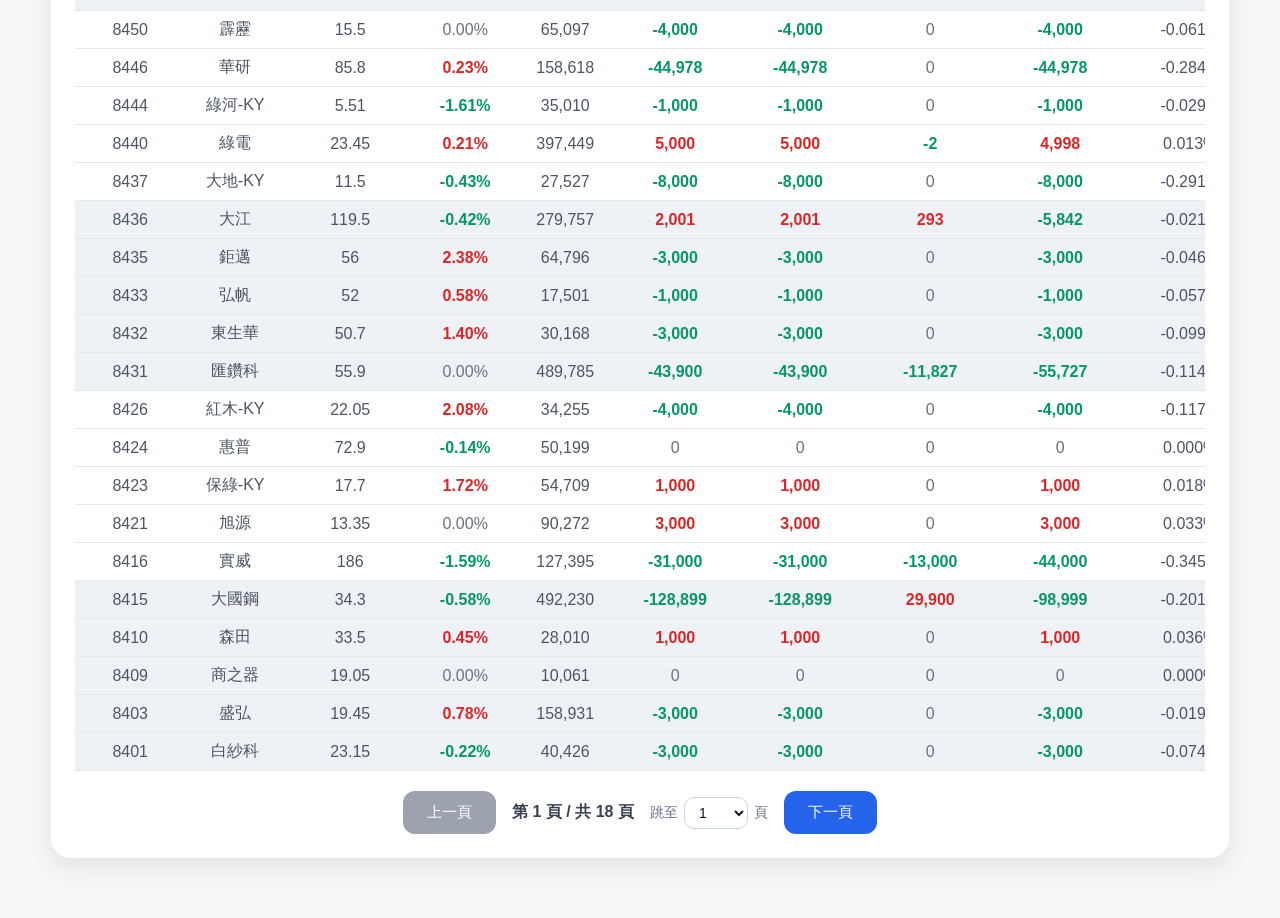
==== commit a5e79c2e: "Update stock data" ====
--- a/all.html
+++ b/all.html
@@ -52,11 +52,6 @@
                 <h2 id="tableTitle">今日完整資料列表</h2>
                 <p id="displayNote">資料載入中...</p>
             </div>
-
-            <p class="metric-click-hint">
-                提示：點擊表格上方的指標名稱，例如「收盤價」、「漲跌幅」、「成交量」或「三大法人合計」，即可查看該指標最近 20 日走勢圖。
-            </p>
-
 
             <div class="pagination top-pagination">
                 <button id="topPrevBtn" type="button">上一頁</button>
--- a/style.css
+++ b/style.css
@@ -848,4 +848,18 @@
     font-size: 13px;
     color: #475569;
     line-height: 1.6;
+}
+
+.score-box-rank {
+    margin-top: 6px;
+    font-size: 14px;
+    font-weight: 800;
+}
+
+.score-box-rank.ranked {
+    color: #1d4ed8;
+}
+
+.score-box-rank.unranked {
+    color: #64748b;
 }
